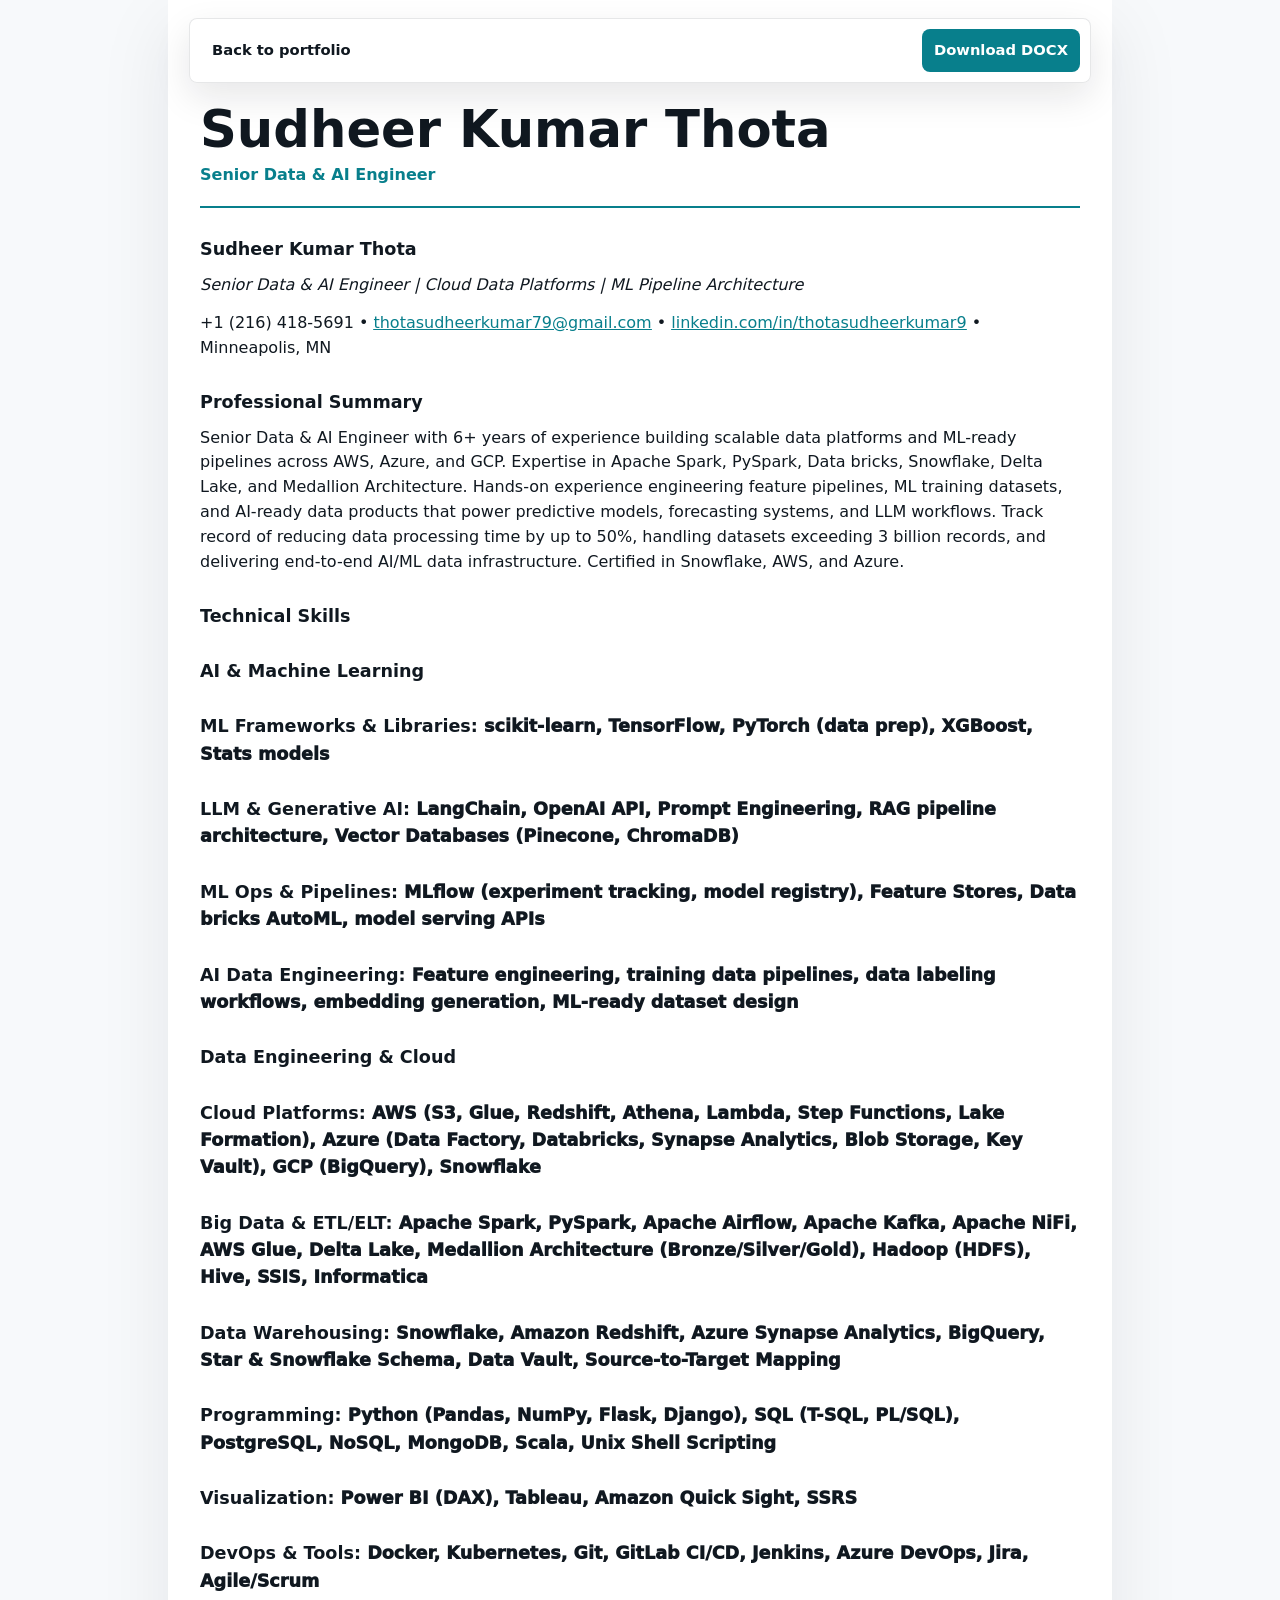
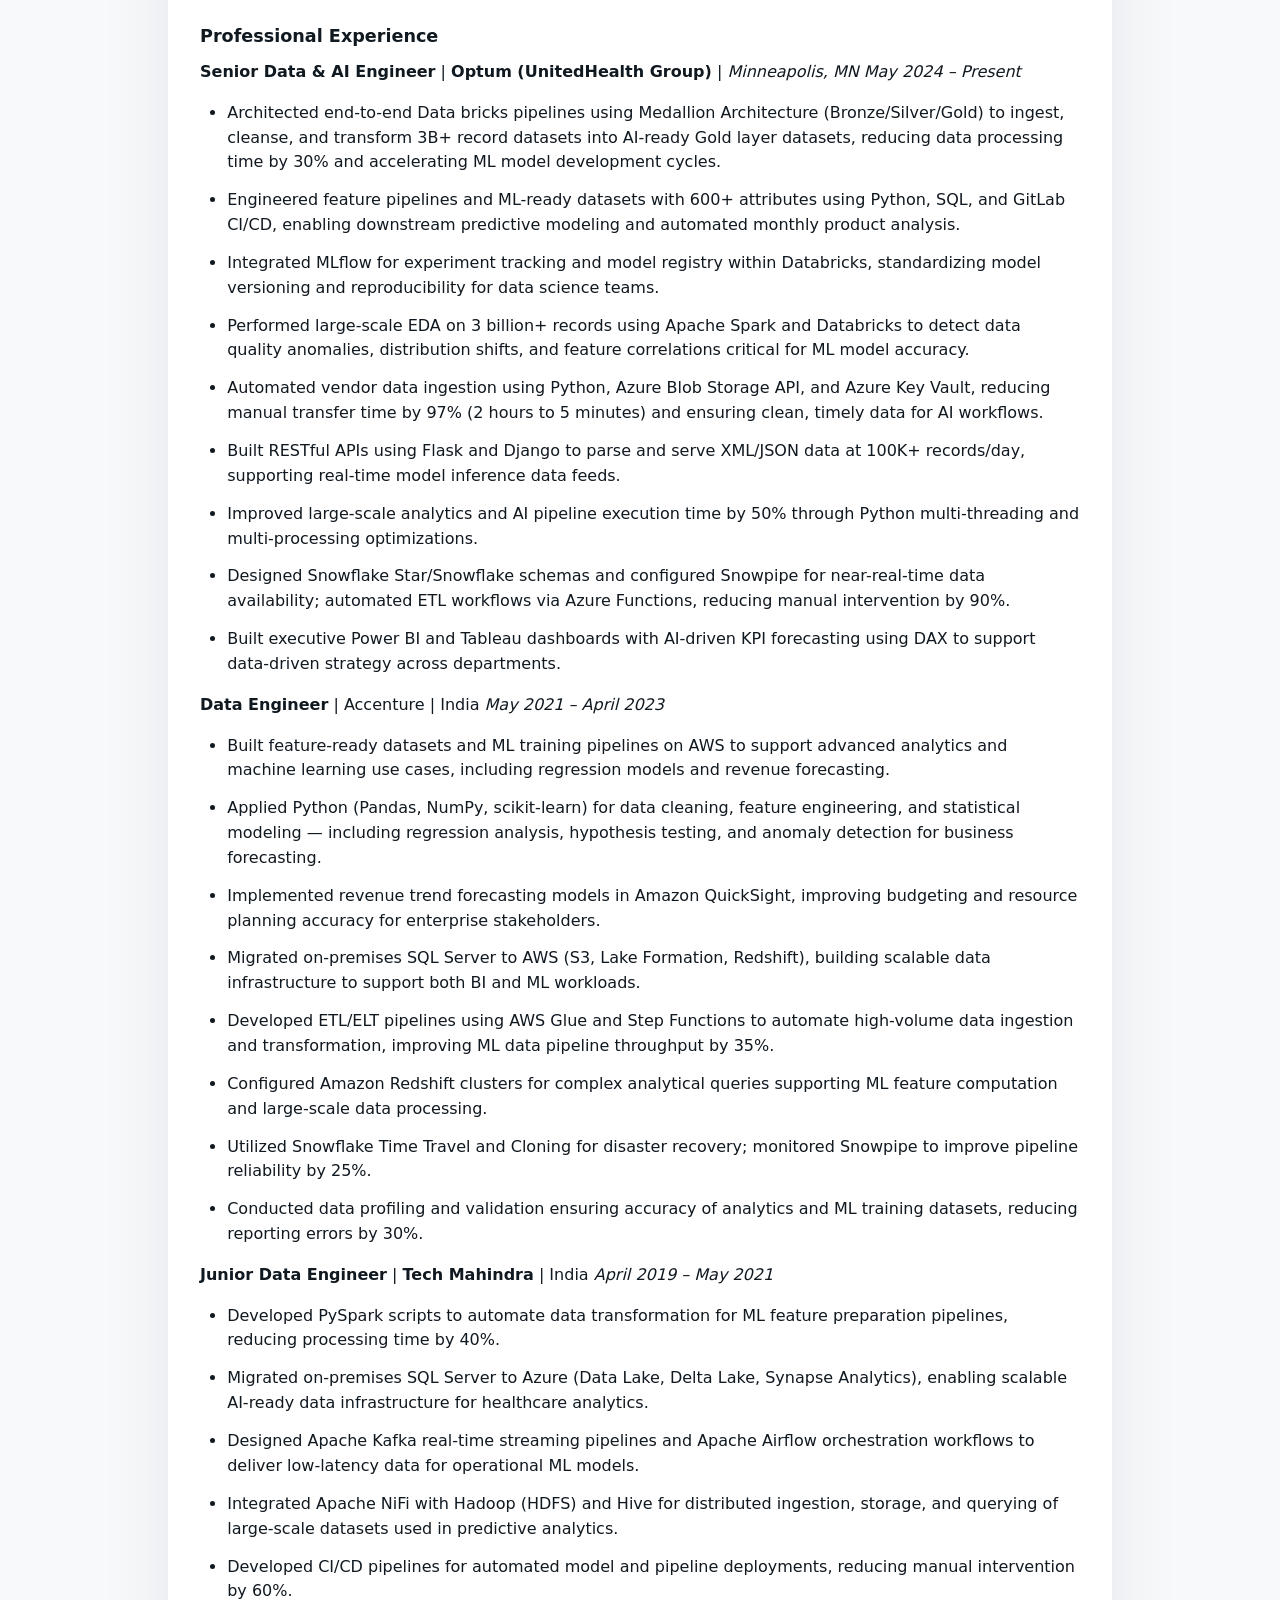
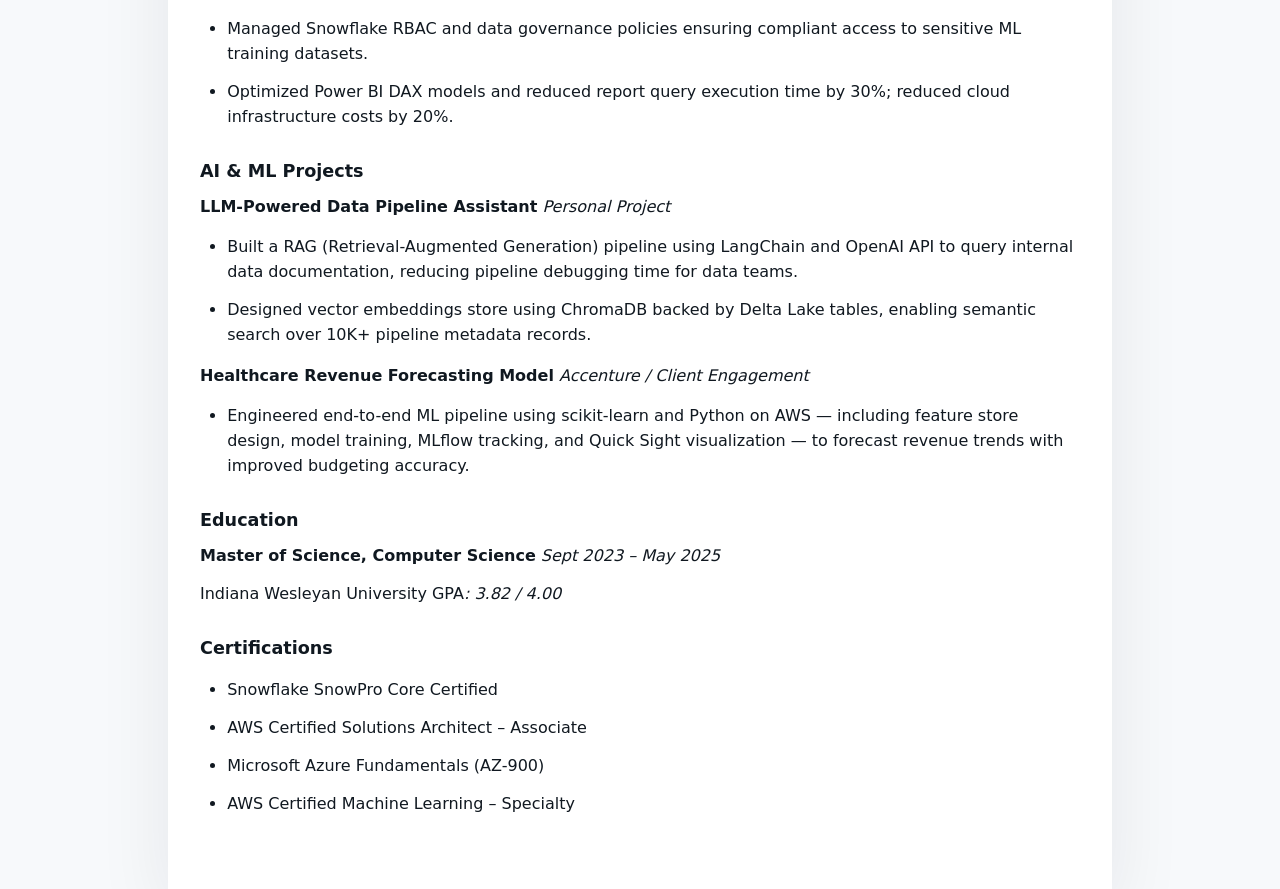
==== resume.html @ bcf3dcdc "Add browser resume view" ====
<!DOCTYPE html>
<html xmlns="http://www.w3.org/1999/xhtml" lang="" xml:lang="">
<head>
  <meta charset="utf-8" />
  <meta name="generator" content="pandoc" />
  <meta name="viewport" content="width=device-width, initial-scale=1.0, user-scalable=yes" />
  <title>Sudheer Kumar Thota Resume</title>
  <style>
    /* Default styles provided by pandoc.
    ** See https://pandoc.org/MANUAL.html#variables-for-html for config info.
    */
    html {
      color: #1a1a1a;
      background-color: #fdfdfd;
    }
    body {
      margin: 0 auto;
      max-width: 36em;
      padding-left: 50px;
      padding-right: 50px;
      padding-top: 50px;
      padding-bottom: 50px;
      hyphens: auto;
      overflow-wrap: break-word;
      text-rendering: optimizeLegibility;
      font-kerning: normal;
    }
    @media (max-width: 600px) {
      body {
        font-size: 0.9em;
        padding: 12px;
      }
      h1 {
        font-size: 1.8em;
      }
    }
    @media print {
      html {
        background-color: white;
      }
      body {
        background-color: transparent;
        color: black;
        font-size: 12pt;
      }
      p, h2, h3 {
        orphans: 3;
        widows: 3;
      }
      h2, h3, h4 {
        page-break-after: avoid;
      }
    }
    p {
      margin: 1em 0;
    }
    a {
      color: #1a1a1a;
    }
    a:visited {
      color: #1a1a1a;
    }
    img {
      max-width: 100%;
    }
    svg {
      height: auto;
      max-width: 100%;
    }
    h1, h2, h3, h4, h5, h6 {
      margin-top: 1.4em;
    }
    h5, h6 {
      font-size: 1em;
      font-style: italic;
    }
    h6 {
      font-weight: normal;
    }
    ol, ul {
      padding-left: 1.7em;
      margin-top: 1em;
    }
    li > ol, li > ul {
      margin-top: 0;
    }
    blockquote {
      margin: 1em 0 1em 1.7em;
      padding-left: 1em;
      border-left: 2px solid #e6e6e6;
      color: #606060;
    }
    code {
      font-family: Menlo, Monaco, Consolas, 'Lucida Console', monospace;
      font-size: 85%;
      margin: 0;
      hyphens: manual;
    }
    pre {
      margin: 1em 0;
      overflow: auto;
    }
    pre code {
      padding: 0;
      overflow: visible;
      overflow-wrap: normal;
    }
    .sourceCode {
     background-color: transparent;
     overflow: visible;
    }
    hr {
      border: none;
      border-top: 1px solid #1a1a1a;
      height: 1px;
      margin: 1em 0;
    }
    table {
      margin: 1em 0;
      border-collapse: collapse;
      width: 100%;
      overflow-x: auto;
      display: block;
      font-variant-numeric: lining-nums tabular-nums;
    }
    table caption {
      margin-bottom: 0.75em;
    }
    tbody {
      margin-top: 0.5em;
      border-top: 1px solid #1a1a1a;
      border-bottom: 1px solid #1a1a1a;
    }
    th {
      border-top: 1px solid #1a1a1a;
      padding: 0.25em 0.5em 0.25em 0.5em;
    }
    td {
      padding: 0.125em 0.5em 0.25em 0.5em;
    }
    header {
      margin-bottom: 4em;
      text-align: center;
    }
    #TOC li {
      list-style: none;
    }
    #TOC ul {
      padding-left: 1.3em;
    }
    #TOC > ul {
      padding-left: 0;
    }
    #TOC a:not(:hover) {
      text-decoration: none;
    }
    code{white-space: pre-wrap;}
    span.smallcaps{font-variant: small-caps;}
    div.columns{display: flex; gap: min(4vw, 1.5em);}
    div.column{flex: auto; overflow-x: auto;}
    div.hanging-indent{margin-left: 1.5em; text-indent: -1.5em;}
    /* The extra [class] is a hack that increases specificity enough to
       override a similar rule in reveal.js */
    ul.task-list[class]{list-style: none;}
    ul.task-list li input[type="checkbox"] {
      font-size: inherit;
      width: 0.8em;
      margin: 0 0.8em 0.2em -1.6em;
      vertical-align: middle;
    }
    .display.math{display: block; text-align: center; margin: 0.5rem auto;}
  </style>
  <link rel="stylesheet" href="resume.css" />
</head>
<body>
<nav class="resume-topbar" aria-label="Resume actions">
<a href="index.html">Back to portfolio</a>
<a href="assets/sudheer-kumar-thota-resume.docx" download="Sudheer-Kumar-Thota-Data-AI-Engineer-Resume.docx">Download DOCX</a>
</nav>
<header id="title-block-header">
<h1 class="title">Sudheer Kumar Thota</h1>
<p class="subtitle">Senior Data &amp; AI Engineer</p>
</header>
<p><strong>Sudheer Kumar Thota</strong></p>
<p><em>Senior Data &amp; AI Engineer | Cloud Data Platforms | ML
Pipeline Architecture</em></p>
<p>+1 (216) 418-5691 • <a
href="mailto:thotasudheerkumar79@gmail.com"><u>thotasudheerkumar79@gmail.com</u></a>
• <a
href="https://www.linkedin.com/in/thotasudheerkumar9"><u>linkedin.com/in/thotasudheerkumar9</u></a>
• Minneapolis, MN</p>
<p><strong>Professional Summary</strong></p>
<p>Senior Data &amp; AI Engineer with 6+ years of experience building
scalable data platforms and ML-ready pipelines across AWS, Azure, and
GCP. Expertise in Apache Spark, PySpark, Data bricks, Snowflake, Delta
Lake, and Medallion Architecture. Hands-on experience engineering
feature pipelines, ML training datasets, and AI-ready data products that
power predictive models, forecasting systems, and LLM workflows. Track
record of reducing data processing time by up to 50%, handling datasets
exceeding 3 billion records, and delivering end-to-end AI/ML data
infrastructure. Certified in Snowflake, AWS, and Azure.</p>
<p><strong>Technical Skills</strong></p>
<p><strong>AI &amp; Machine Learning</strong></p>
<p><strong>ML Frameworks &amp; Libraries:</strong> scikit-learn,
TensorFlow, PyTorch (data prep), XGBoost, Stats models</p>
<p><strong>LLM &amp; Generative AI:</strong> LangChain, OpenAI API,
Prompt Engineering, RAG pipeline architecture, Vector Databases
(Pinecone, ChromaDB)</p>
<p><strong>ML Ops &amp; Pipelines:</strong> MLflow (experiment tracking,
model registry), Feature Stores, Data bricks AutoML, model serving
APIs</p>
<p><strong>AI Data Engineering:</strong> Feature engineering, training
data pipelines, data labeling workflows, embedding generation, ML-ready
dataset design</p>
<p><strong>Data Engineering &amp; Cloud</strong></p>
<p><strong>Cloud Platforms:</strong> AWS (S3, Glue, Redshift, Athena,
Lambda, Step Functions, Lake Formation), Azure (Data Factory,
Databricks, Synapse Analytics, Blob Storage, Key Vault), GCP (BigQuery),
Snowflake</p>
<p><strong>Big Data &amp; ETL/ELT:</strong> Apache Spark, PySpark,
Apache Airflow, Apache Kafka, Apache NiFi, AWS Glue, Delta Lake,
Medallion Architecture (Bronze/Silver/Gold), Hadoop (HDFS), Hive, SSIS,
Informatica</p>
<p><strong>Data Warehousing:</strong> Snowflake, Amazon Redshift, Azure
Synapse Analytics, BigQuery, Star &amp; Snowflake Schema, Data Vault,
Source-to-Target Mapping</p>
<p><strong>Programming:</strong> Python (Pandas, NumPy, Flask, Django),
SQL (T-SQL, PL/SQL), PostgreSQL, NoSQL, MongoDB, Scala, Unix Shell
Scripting</p>
<p><strong>Visualization:</strong> Power BI (DAX), Tableau, Amazon Quick
Sight, SSRS</p>
<p><strong>DevOps &amp; Tools:</strong> Docker, Kubernetes, Git, GitLab
CI/CD, Jenkins, Azure DevOps, Jira, Agile/Scrum</p>
<p><strong>Professional Experience</strong></p>
<p><strong>Senior Data &amp; AI Engineer</strong> | <strong>Optum
(UnitedHealth Group)</strong> | <em>Minneapolis, MN May 2024 –
Present</em></p>
<ul>
<li><p>Architected end-to-end Data bricks pipelines using Medallion
Architecture (Bronze/Silver/Gold) to ingest, cleanse, and transform 3B+
record datasets into AI-ready Gold layer datasets, reducing data
processing time by 30% and accelerating ML model development
cycles.</p></li>
<li><p>Engineered feature pipelines and ML-ready datasets with 600+
attributes using Python, SQL, and GitLab CI/CD, enabling downstream
predictive modeling and automated monthly product analysis.</p></li>
<li><p>Integrated MLflow for experiment tracking and model registry
within Databricks, standardizing model versioning and reproducibility
for data science teams.</p></li>
<li><p>Performed large-scale EDA on 3 billion+ records using Apache
Spark and Databricks to detect data quality anomalies, distribution
shifts, and feature correlations critical for ML model
accuracy.</p></li>
<li><p>Automated vendor data ingestion using Python, Azure Blob Storage
API, and Azure Key Vault, reducing manual transfer time by 97% (2 hours
to 5 minutes) and ensuring clean, timely data for AI workflows.</p></li>
<li><p>Built RESTful APIs using Flask and Django to parse and serve
XML/JSON data at 100K+ records/day, supporting real-time model inference
data feeds.</p></li>
<li><p>Improved large-scale analytics and AI pipeline execution time by
50% through Python multi-threading and multi-processing
optimizations.</p></li>
<li><p>Designed Snowflake Star/Snowflake schemas and configured Snowpipe
for near-real-time data availability; automated ETL workflows via Azure
Functions, reducing manual intervention by 90%.</p></li>
<li><p>Built executive Power BI and Tableau dashboards with AI-driven
KPI forecasting using DAX to support data-driven strategy across
departments.</p></li>
</ul>
<p><strong>Data Engineer</strong> | Accenture | India <em>May 2021 –
April 2023</em></p>
<ul>
<li><p>Built feature-ready datasets and ML training pipelines on AWS to
support advanced analytics and machine learning use cases, including
regression models and revenue forecasting.</p></li>
<li><p>Applied Python (Pandas, NumPy, scikit-learn) for data cleaning,
feature engineering, and statistical modeling — including regression
analysis, hypothesis testing, and anomaly detection for business
forecasting.</p></li>
<li><p>Implemented revenue trend forecasting models in Amazon
QuickSight, improving budgeting and resource planning accuracy for
enterprise stakeholders.</p></li>
<li><p>Migrated on-premises SQL Server to AWS (S3, Lake Formation,
Redshift), building scalable data infrastructure to support both BI and
ML workloads.</p></li>
<li><p>Developed ETL/ELT pipelines using AWS Glue and Step Functions to
automate high-volume data ingestion and transformation, improving ML
data pipeline throughput by 35%.</p></li>
<li><p>Configured Amazon Redshift clusters for complex analytical
queries supporting ML feature computation and large-scale data
processing.</p></li>
<li><p>Utilized Snowflake Time Travel and Cloning for disaster recovery;
monitored Snowpipe to improve pipeline reliability by 25%.</p></li>
<li><p>Conducted data profiling and validation ensuring accuracy of
analytics and ML training datasets, reducing reporting errors by
30%.</p></li>
</ul>
<p><strong>Junior Data Engineer</strong> | <strong>Tech
Mahindra</strong> | India <em>April 2019 – May 2021</em></p>
<ul>
<li><p>Developed PySpark scripts to automate data transformation for ML
feature preparation pipelines, reducing processing time by 40%.</p></li>
<li><p>Migrated on-premises SQL Server to Azure (Data Lake, Delta Lake,
Synapse Analytics), enabling scalable AI-ready data infrastructure for
healthcare analytics.</p></li>
<li><p>Designed Apache Kafka real-time streaming pipelines and Apache
Airflow orchestration workflows to deliver low-latency data for
operational ML models.</p></li>
<li><p>Integrated Apache NiFi with Hadoop (HDFS) and Hive for
distributed ingestion, storage, and querying of large-scale datasets
used in predictive analytics.</p></li>
<li><p>Developed CI/CD pipelines for automated model and pipeline
deployments, reducing manual intervention by 60%.</p></li>
<li><p>Managed Snowflake RBAC and data governance policies ensuring
compliant access to sensitive ML training datasets.</p></li>
<li><p>Optimized Power BI DAX models and reduced report query execution
time by 30%; reduced cloud infrastructure costs by 20%.</p></li>
</ul>
<p><strong>AI &amp; ML Projects</strong></p>
<p><strong>LLM-Powered Data Pipeline Assistant</strong> <em>Personal
Project</em></p>
<ul>
<li><p>Built a RAG (Retrieval-Augmented Generation) pipeline using
LangChain and OpenAI API to query internal data documentation, reducing
pipeline debugging time for data teams.</p></li>
<li><p>Designed vector embeddings store using ChromaDB backed by Delta
Lake tables, enabling semantic search over 10K+ pipeline metadata
records.</p></li>
</ul>
<p><strong>Healthcare Revenue Forecasting Model</strong> <em>Accenture /
Client Engagement</em></p>
<ul>
<li><p>Engineered end-to-end ML pipeline using scikit-learn and Python
on AWS — including feature store design, model training, MLflow
tracking, and Quick Sight visualization — to forecast revenue trends
with improved budgeting accuracy.</p></li>
</ul>
<p><strong>Education</strong></p>
<p><strong>Master of Science, Computer Science</strong> <em>Sept 2023 –
May 2025</em></p>
<p>Indiana Wesleyan University GPA<em>: 3.82 / 4.00</em></p>
<p><strong>Certifications</strong></p>
<ul>
<li><p>Snowflake SnowPro Core Certified</p></li>
<li><p>AWS Certified Solutions Architect – Associate</p></li>
<li><p>Microsoft Azure Fundamentals (AZ-900)</p></li>
<li><p>AWS Certified Machine Learning – Specialty</p></li>
</ul>
</body>
</html>
---- resume.css ----
:root {
  --ink: #101820;
  --muted: #5d6a75;
  --line: #dce4ea;
  --paper: #f7f9fb;
  --surface: #ffffff;
  --teal: #087f8c;
}

html {
  background: var(--paper);
  color: var(--ink);
}

body {
  max-width: 880px;
  margin: 0 auto;
  padding: 104px 32px 56px;
  color: var(--ink);
  background: var(--surface);
  font-family:
    Inter, ui-sans-serif, system-ui, -apple-system, BlinkMacSystemFont, "Segoe UI",
    sans-serif;
  line-height: 1.55;
  box-shadow: 0 24px 70px rgba(16, 24, 32, 0.08);
}

.resume-topbar {
  position: fixed;
  top: 18px;
  left: 50%;
  z-index: 10;
  display: flex;
  width: min(880px, calc(100% - 32px));
  justify-content: space-between;
  gap: 12px;
  transform: translateX(-50%);
  border: 1px solid rgba(16, 24, 32, 0.1);
  border-radius: 8px;
  background: rgba(255, 255, 255, 0.92);
  padding: 10px;
  backdrop-filter: blur(16px);
  box-shadow: 0 14px 36px rgba(16, 24, 32, 0.1);
}

.resume-topbar a {
  border-radius: 8px;
  padding: 10px 12px;
  color: var(--ink);
  font-size: 0.92rem;
  font-weight: 850;
  text-decoration: none;
}

.resume-topbar a:last-child {
  background: var(--teal);
  color: #ffffff;
}

header#title-block-header {
  margin: 0 0 24px;
  border-bottom: 2px solid var(--teal);
  padding-bottom: 18px;
  text-align: left;
}

h1.title {
  margin: 0;
  color: var(--ink);
  font-size: clamp(2.2rem, 6vw, 3.2rem);
  line-height: 1;
}

.subtitle {
  margin: 8px 0 0;
  color: var(--teal);
  font-weight: 900;
}

p {
  margin: 0 0 0.82em;
}

p:has(> strong:only-child) {
  margin-top: 1.6em;
  margin-bottom: 0.55em;
  color: var(--ink);
  font-size: 1.1rem;
  font-weight: 950;
}

a {
  color: var(--teal);
}

strong {
  color: var(--ink);
}

@media (max-width: 640px) {
  body {
    padding: 96px 18px 36px;
    box-shadow: none;
  }

  .resume-topbar {
    top: 10px;
    width: calc(100% - 20px);
  }

  .resume-topbar a {
    display: grid;
    min-height: 42px;
    place-items: center;
    padding: 8px 10px;
    text-align: center;
  }
}

@media print {
  body {
    max-width: none;
    padding: 0;
    box-shadow: none;
  }

  .resume-topbar {
    display: none;
  }
}
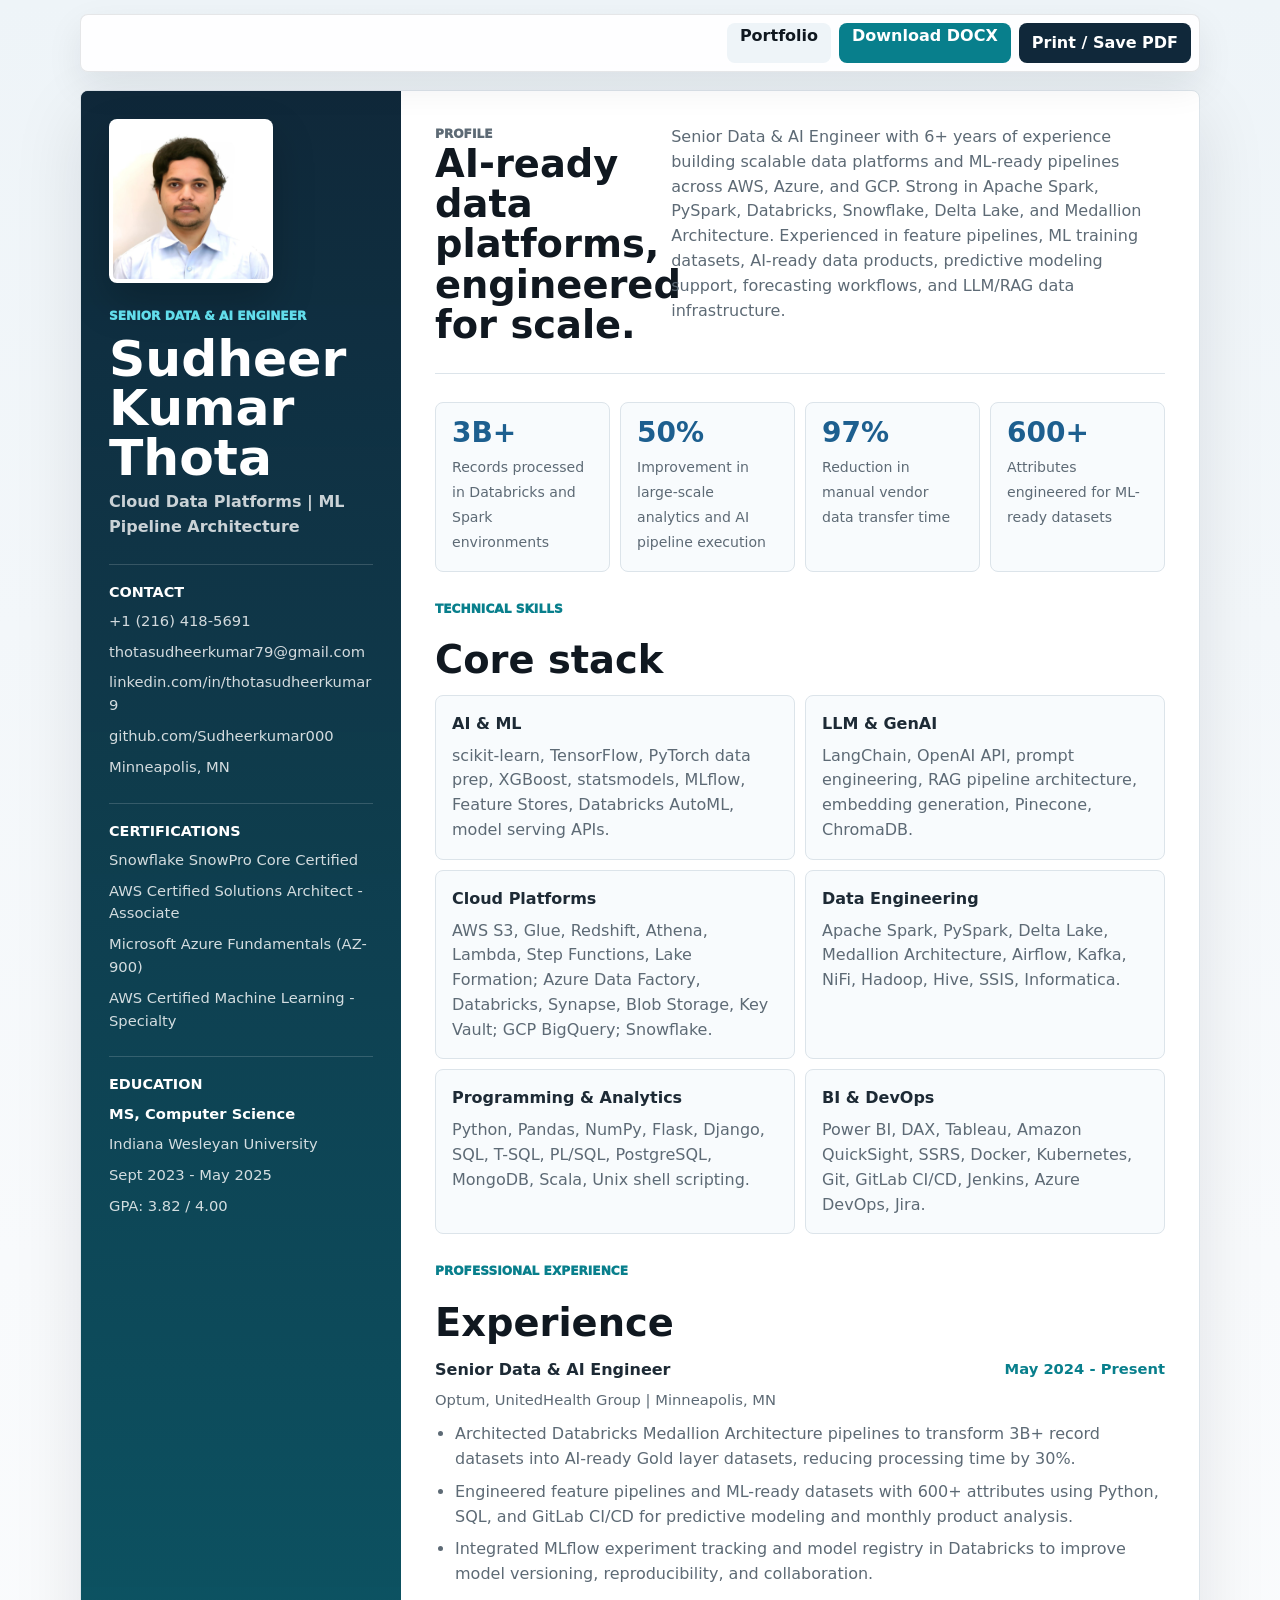
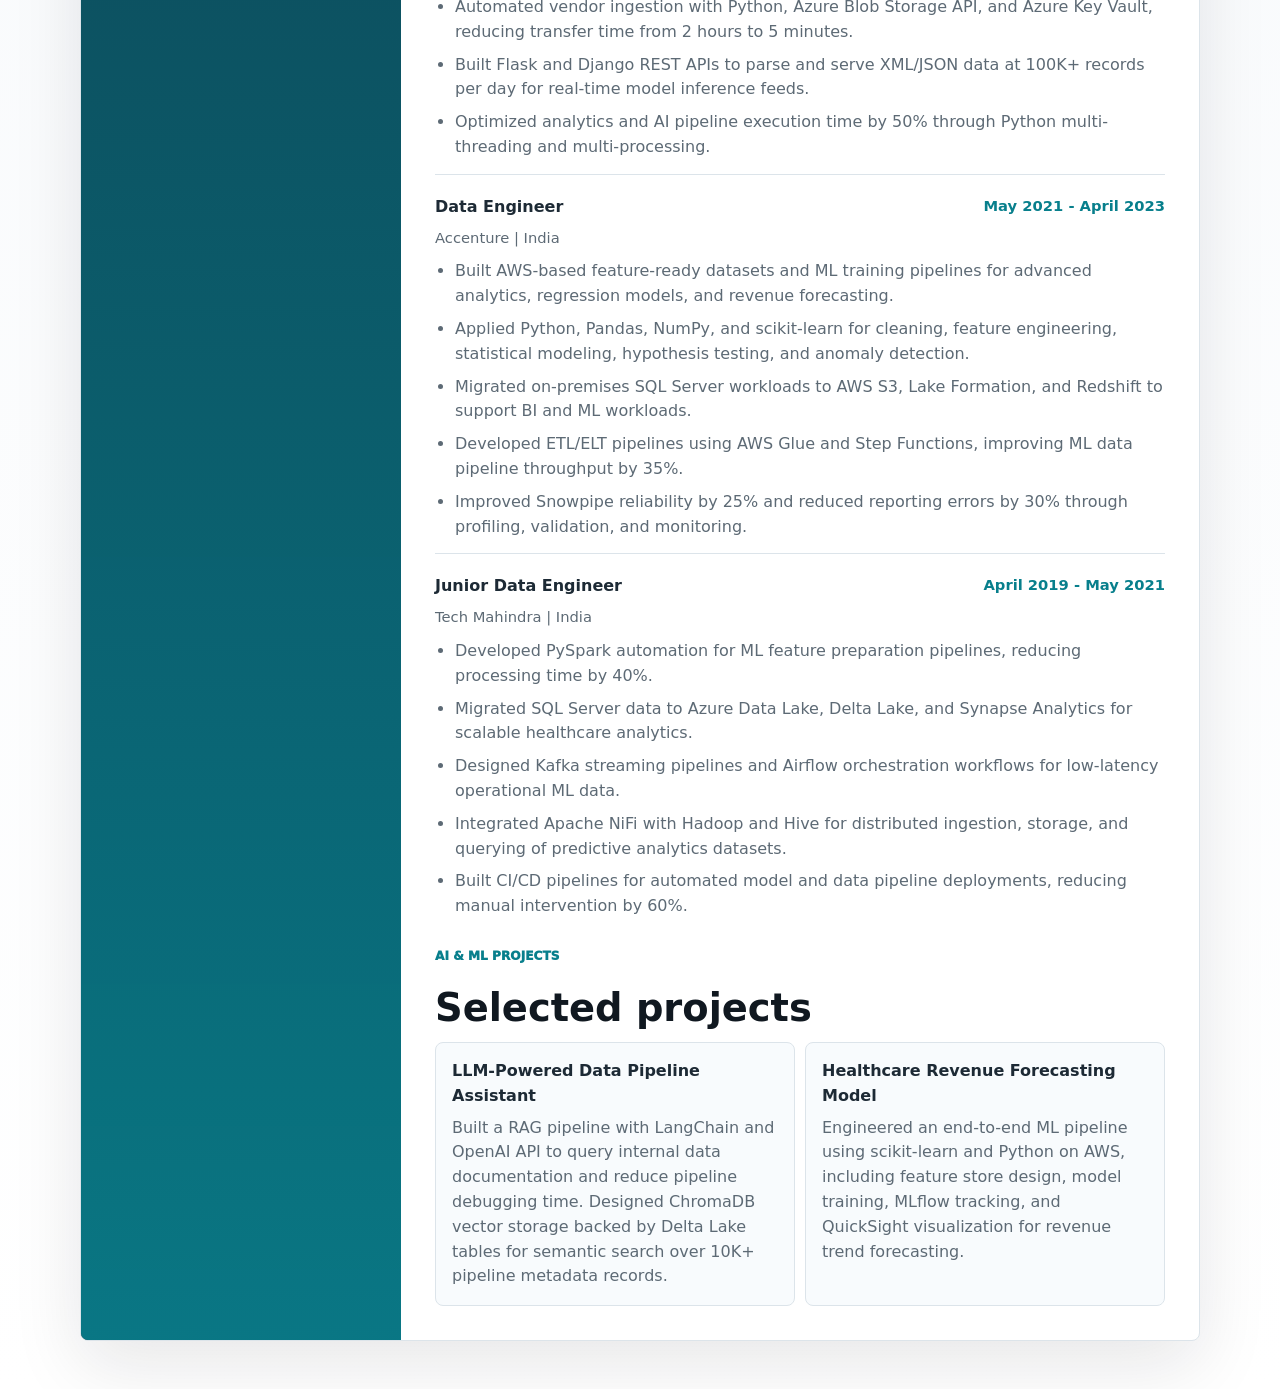
==== commit 4035813d: "Redesign web resume page" ====
--- a/resume.html
+++ b/resume.html
@@ -1,350 +1,194 @@
-<!DOCTYPE html>
-<html xmlns="http://www.w3.org/1999/xhtml" lang="" xml:lang="">
-<head>
-  <meta charset="utf-8" />
-  <meta name="generator" content="pandoc" />
-  <meta name="viewport" content="width=device-width, initial-scale=1.0, user-scalable=yes" />
-  <title>Sudheer Kumar Thota Resume</title>
-  <style>
-    /* Default styles provided by pandoc.
-    ** See https://pandoc.org/MANUAL.html#variables-for-html for config info.
-    */
-    html {
-      color: #1a1a1a;
-      background-color: #fdfdfd;
-    }
-    body {
-      margin: 0 auto;
-      max-width: 36em;
-      padding-left: 50px;
-      padding-right: 50px;
-      padding-top: 50px;
-      padding-bottom: 50px;
-      hyphens: auto;
-      overflow-wrap: break-word;
-      text-rendering: optimizeLegibility;
-      font-kerning: normal;
-    }
-    @media (max-width: 600px) {
-      body {
-        font-size: 0.9em;
-        padding: 12px;
-      }
-      h1 {
-        font-size: 1.8em;
-      }
-    }
-    @media print {
-      html {
-        background-color: white;
-      }
-      body {
-        background-color: transparent;
-        color: black;
-        font-size: 12pt;
-      }
-      p, h2, h3 {
-        orphans: 3;
-        widows: 3;
-      }
-      h2, h3, h4 {
-        page-break-after: avoid;
-      }
-    }
-    p {
-      margin: 1em 0;
-    }
-    a {
-      color: #1a1a1a;
-    }
-    a:visited {
-      color: #1a1a1a;
-    }
-    img {
-      max-width: 100%;
-    }
-    svg {
-      height: auto;
-      max-width: 100%;
-    }
-    h1, h2, h3, h4, h5, h6 {
-      margin-top: 1.4em;
-    }
-    h5, h6 {
-      font-size: 1em;
-      font-style: italic;
-    }
-    h6 {
-      font-weight: normal;
-    }
-    ol, ul {
-      padding-left: 1.7em;
-      margin-top: 1em;
-    }
-    li > ol, li > ul {
-      margin-top: 0;
-    }
-    blockquote {
-      margin: 1em 0 1em 1.7em;
-      padding-left: 1em;
-      border-left: 2px solid #e6e6e6;
-      color: #606060;
-    }
-    code {
-      font-family: Menlo, Monaco, Consolas, 'Lucida Console', monospace;
-      font-size: 85%;
-      margin: 0;
-      hyphens: manual;
-    }
-    pre {
-      margin: 1em 0;
-      overflow: auto;
-    }
-    pre code {
-      padding: 0;
-      overflow: visible;
-      overflow-wrap: normal;
-    }
-    .sourceCode {
-     background-color: transparent;
-     overflow: visible;
-    }
-    hr {
-      border: none;
-      border-top: 1px solid #1a1a1a;
-      height: 1px;
-      margin: 1em 0;
-    }
-    table {
-      margin: 1em 0;
-      border-collapse: collapse;
-      width: 100%;
-      overflow-x: auto;
-      display: block;
-      font-variant-numeric: lining-nums tabular-nums;
-    }
-    table caption {
-      margin-bottom: 0.75em;
-    }
-    tbody {
-      margin-top: 0.5em;
-      border-top: 1px solid #1a1a1a;
-      border-bottom: 1px solid #1a1a1a;
-    }
-    th {
-      border-top: 1px solid #1a1a1a;
-      padding: 0.25em 0.5em 0.25em 0.5em;
-    }
-    td {
-      padding: 0.125em 0.5em 0.25em 0.5em;
-    }
-    header {
-      margin-bottom: 4em;
-      text-align: center;
-    }
-    #TOC li {
-      list-style: none;
-    }
-    #TOC ul {
-      padding-left: 1.3em;
-    }
-    #TOC > ul {
-      padding-left: 0;
-    }
-    #TOC a:not(:hover) {
-      text-decoration: none;
-    }
-    code{white-space: pre-wrap;}
-    span.smallcaps{font-variant: small-caps;}
-    div.columns{display: flex; gap: min(4vw, 1.5em);}
-    div.column{flex: auto; overflow-x: auto;}
-    div.hanging-indent{margin-left: 1.5em; text-indent: -1.5em;}
-    /* The extra [class] is a hack that increases specificity enough to
-       override a similar rule in reveal.js */
-    ul.task-list[class]{list-style: none;}
-    ul.task-list li input[type="checkbox"] {
-      font-size: inherit;
-      width: 0.8em;
-      margin: 0 0.8em 0.2em -1.6em;
-      vertical-align: middle;
-    }
-    .display.math{display: block; text-align: center; margin: 0.5rem auto;}
-  </style>
-  <link rel="stylesheet" href="resume.css" />
-</head>
-<body>
-<nav class="resume-topbar" aria-label="Resume actions">
-<a href="index.html">Back to portfolio</a>
-<a href="assets/sudheer-kumar-thota-resume.docx" download="Sudheer-Kumar-Thota-Data-AI-Engineer-Resume.docx">Download DOCX</a>
-</nav>
-<header id="title-block-header">
-<h1 class="title">Sudheer Kumar Thota</h1>
-<p class="subtitle">Senior Data &amp; AI Engineer</p>
-</header>
-<p><strong>Sudheer Kumar Thota</strong></p>
-<p><em>Senior Data &amp; AI Engineer | Cloud Data Platforms | ML
-Pipeline Architecture</em></p>
-<p>+1 (216) 418-5691 • <a
-href="mailto:thotasudheerkumar79@gmail.com"><u>thotasudheerkumar79@gmail.com</u></a>
-• <a
-href="https://www.linkedin.com/in/thotasudheerkumar9"><u>linkedin.com/in/thotasudheerkumar9</u></a>
-• Minneapolis, MN</p>
-<p><strong>Professional Summary</strong></p>
-<p>Senior Data &amp; AI Engineer with 6+ years of experience building
-scalable data platforms and ML-ready pipelines across AWS, Azure, and
-GCP. Expertise in Apache Spark, PySpark, Data bricks, Snowflake, Delta
-Lake, and Medallion Architecture. Hands-on experience engineering
-feature pipelines, ML training datasets, and AI-ready data products that
-power predictive models, forecasting systems, and LLM workflows. Track
-record of reducing data processing time by up to 50%, handling datasets
-exceeding 3 billion records, and delivering end-to-end AI/ML data
-infrastructure. Certified in Snowflake, AWS, and Azure.</p>
-<p><strong>Technical Skills</strong></p>
-<p><strong>AI &amp; Machine Learning</strong></p>
-<p><strong>ML Frameworks &amp; Libraries:</strong> scikit-learn,
-TensorFlow, PyTorch (data prep), XGBoost, Stats models</p>
-<p><strong>LLM &amp; Generative AI:</strong> LangChain, OpenAI API,
-Prompt Engineering, RAG pipeline architecture, Vector Databases
-(Pinecone, ChromaDB)</p>
-<p><strong>ML Ops &amp; Pipelines:</strong> MLflow (experiment tracking,
-model registry), Feature Stores, Data bricks AutoML, model serving
-APIs</p>
-<p><strong>AI Data Engineering:</strong> Feature engineering, training
-data pipelines, data labeling workflows, embedding generation, ML-ready
-dataset design</p>
-<p><strong>Data Engineering &amp; Cloud</strong></p>
-<p><strong>Cloud Platforms:</strong> AWS (S3, Glue, Redshift, Athena,
-Lambda, Step Functions, Lake Formation), Azure (Data Factory,
-Databricks, Synapse Analytics, Blob Storage, Key Vault), GCP (BigQuery),
-Snowflake</p>
-<p><strong>Big Data &amp; ETL/ELT:</strong> Apache Spark, PySpark,
-Apache Airflow, Apache Kafka, Apache NiFi, AWS Glue, Delta Lake,
-Medallion Architecture (Bronze/Silver/Gold), Hadoop (HDFS), Hive, SSIS,
-Informatica</p>
-<p><strong>Data Warehousing:</strong> Snowflake, Amazon Redshift, Azure
-Synapse Analytics, BigQuery, Star &amp; Snowflake Schema, Data Vault,
-Source-to-Target Mapping</p>
-<p><strong>Programming:</strong> Python (Pandas, NumPy, Flask, Django),
-SQL (T-SQL, PL/SQL), PostgreSQL, NoSQL, MongoDB, Scala, Unix Shell
-Scripting</p>
-<p><strong>Visualization:</strong> Power BI (DAX), Tableau, Amazon Quick
-Sight, SSRS</p>
-<p><strong>DevOps &amp; Tools:</strong> Docker, Kubernetes, Git, GitLab
-CI/CD, Jenkins, Azure DevOps, Jira, Agile/Scrum</p>
-<p><strong>Professional Experience</strong></p>
-<p><strong>Senior Data &amp; AI Engineer</strong> | <strong>Optum
-(UnitedHealth Group)</strong> | <em>Minneapolis, MN May 2024 –
-Present</em></p>
-<ul>
-<li><p>Architected end-to-end Data bricks pipelines using Medallion
-Architecture (Bronze/Silver/Gold) to ingest, cleanse, and transform 3B+
-record datasets into AI-ready Gold layer datasets, reducing data
-processing time by 30% and accelerating ML model development
-cycles.</p></li>
-<li><p>Engineered feature pipelines and ML-ready datasets with 600+
-attributes using Python, SQL, and GitLab CI/CD, enabling downstream
-predictive modeling and automated monthly product analysis.</p></li>
-<li><p>Integrated MLflow for experiment tracking and model registry
-within Databricks, standardizing model versioning and reproducibility
-for data science teams.</p></li>
-<li><p>Performed large-scale EDA on 3 billion+ records using Apache
-Spark and Databricks to detect data quality anomalies, distribution
-shifts, and feature correlations critical for ML model
-accuracy.</p></li>
-<li><p>Automated vendor data ingestion using Python, Azure Blob Storage
-API, and Azure Key Vault, reducing manual transfer time by 97% (2 hours
-to 5 minutes) and ensuring clean, timely data for AI workflows.</p></li>
-<li><p>Built RESTful APIs using Flask and Django to parse and serve
-XML/JSON data at 100K+ records/day, supporting real-time model inference
-data feeds.</p></li>
-<li><p>Improved large-scale analytics and AI pipeline execution time by
-50% through Python multi-threading and multi-processing
-optimizations.</p></li>
-<li><p>Designed Snowflake Star/Snowflake schemas and configured Snowpipe
-for near-real-time data availability; automated ETL workflows via Azure
-Functions, reducing manual intervention by 90%.</p></li>
-<li><p>Built executive Power BI and Tableau dashboards with AI-driven
-KPI forecasting using DAX to support data-driven strategy across
-departments.</p></li>
-</ul>
-<p><strong>Data Engineer</strong> | Accenture | India <em>May 2021 –
-April 2023</em></p>
-<ul>
-<li><p>Built feature-ready datasets and ML training pipelines on AWS to
-support advanced analytics and machine learning use cases, including
-regression models and revenue forecasting.</p></li>
-<li><p>Applied Python (Pandas, NumPy, scikit-learn) for data cleaning,
-feature engineering, and statistical modeling — including regression
-analysis, hypothesis testing, and anomaly detection for business
-forecasting.</p></li>
-<li><p>Implemented revenue trend forecasting models in Amazon
-QuickSight, improving budgeting and resource planning accuracy for
-enterprise stakeholders.</p></li>
-<li><p>Migrated on-premises SQL Server to AWS (S3, Lake Formation,
-Redshift), building scalable data infrastructure to support both BI and
-ML workloads.</p></li>
-<li><p>Developed ETL/ELT pipelines using AWS Glue and Step Functions to
-automate high-volume data ingestion and transformation, improving ML
-data pipeline throughput by 35%.</p></li>
-<li><p>Configured Amazon Redshift clusters for complex analytical
-queries supporting ML feature computation and large-scale data
-processing.</p></li>
-<li><p>Utilized Snowflake Time Travel and Cloning for disaster recovery;
-monitored Snowpipe to improve pipeline reliability by 25%.</p></li>
-<li><p>Conducted data profiling and validation ensuring accuracy of
-analytics and ML training datasets, reducing reporting errors by
-30%.</p></li>
-</ul>
-<p><strong>Junior Data Engineer</strong> | <strong>Tech
-Mahindra</strong> | India <em>April 2019 – May 2021</em></p>
-<ul>
-<li><p>Developed PySpark scripts to automate data transformation for ML
-feature preparation pipelines, reducing processing time by 40%.</p></li>
-<li><p>Migrated on-premises SQL Server to Azure (Data Lake, Delta Lake,
-Synapse Analytics), enabling scalable AI-ready data infrastructure for
-healthcare analytics.</p></li>
-<li><p>Designed Apache Kafka real-time streaming pipelines and Apache
-Airflow orchestration workflows to deliver low-latency data for
-operational ML models.</p></li>
-<li><p>Integrated Apache NiFi with Hadoop (HDFS) and Hive for
-distributed ingestion, storage, and querying of large-scale datasets
-used in predictive analytics.</p></li>
-<li><p>Developed CI/CD pipelines for automated model and pipeline
-deployments, reducing manual intervention by 60%.</p></li>
-<li><p>Managed Snowflake RBAC and data governance policies ensuring
-compliant access to sensitive ML training datasets.</p></li>
-<li><p>Optimized Power BI DAX models and reduced report query execution
-time by 30%; reduced cloud infrastructure costs by 20%.</p></li>
-</ul>
-<p><strong>AI &amp; ML Projects</strong></p>
-<p><strong>LLM-Powered Data Pipeline Assistant</strong> <em>Personal
-Project</em></p>
-<ul>
-<li><p>Built a RAG (Retrieval-Augmented Generation) pipeline using
-LangChain and OpenAI API to query internal data documentation, reducing
-pipeline debugging time for data teams.</p></li>
-<li><p>Designed vector embeddings store using ChromaDB backed by Delta
-Lake tables, enabling semantic search over 10K+ pipeline metadata
-records.</p></li>
-</ul>
-<p><strong>Healthcare Revenue Forecasting Model</strong> <em>Accenture /
-Client Engagement</em></p>
-<ul>
-<li><p>Engineered end-to-end ML pipeline using scikit-learn and Python
-on AWS — including feature store design, model training, MLflow
-tracking, and Quick Sight visualization — to forecast revenue trends
-with improved budgeting accuracy.</p></li>
-</ul>
-<p><strong>Education</strong></p>
-<p><strong>Master of Science, Computer Science</strong> <em>Sept 2023 –
-May 2025</em></p>
-<p>Indiana Wesleyan University GPA<em>: 3.82 / 4.00</em></p>
-<p><strong>Certifications</strong></p>
-<ul>
-<li><p>Snowflake SnowPro Core Certified</p></li>
-<li><p>AWS Certified Solutions Architect – Associate</p></li>
-<li><p>Microsoft Azure Fundamentals (AZ-900)</p></li>
-<li><p>AWS Certified Machine Learning – Specialty</p></li>
-</ul>
-</body>
+<!doctype html>
+<html lang="en">
+  <head>
+    <meta charset="UTF-8" />
+    <meta name="viewport" content="width=device-width, initial-scale=1.0" />
+    <meta
+      name="description"
+      content="Resume for Sudheer Kumar Thota, Senior Data and AI Engineer specializing in cloud data platforms, ML pipelines, Databricks, Snowflake, Spark, AWS, Azure, and LLM workflows."
+    />
+    <title>Sudheer Kumar Thota | Resume</title>
+    <link rel="stylesheet" href="resume.css" />
+  </head>
+  <body>
+    <nav class="resume-actions" aria-label="Resume actions">
+      <a href="index.html">Portfolio</a>
+      <a href="assets/sudheer-kumar-thota-resume.docx" download="Sudheer-Kumar-Thota-Data-AI-Engineer-Resume.docx">Download DOCX</a>
+      <button type="button" onclick="window.print()">Print / Save PDF</button>
+    </nav>
+
+    <main class="resume-shell">
+      <aside class="resume-sidebar" aria-label="Resume profile">
+        <img class="resume-photo" src="assets/sudheer-profile.jpg" alt="Portrait of Sudheer Kumar Thota" />
+        <div>
+          <p class="eyebrow">Senior Data &amp; AI Engineer</p>
+          <h1>Sudheer Kumar Thota</h1>
+          <p class="role-line">Cloud Data Platforms | ML Pipeline Architecture</p>
+        </div>
+
+        <section class="side-section" aria-labelledby="contact-title">
+          <h2 id="contact-title">Contact</h2>
+          <a href="tel:+12164185691">+1 (216) 418-5691</a>
+          <a href="mailto:thotasudheerkumar79@gmail.com">thotasudheerkumar79@gmail.com</a>
+          <a href="https://linkedin.com/in/thotasudheerkumar9">linkedin.com/in/thotasudheerkumar9</a>
+          <a href="https://github.com/Sudheerkumar000">github.com/Sudheerkumar000</a>
+          <span>Minneapolis, MN</span>
+        </section>
+
+        <section class="side-section" aria-labelledby="certifications-title">
+          <h2 id="certifications-title">Certifications</h2>
+          <span>Snowflake SnowPro Core Certified</span>
+          <span>AWS Certified Solutions Architect - Associate</span>
+          <span>Microsoft Azure Fundamentals (AZ-900)</span>
+          <span>AWS Certified Machine Learning - Specialty</span>
+        </section>
+
+        <section class="side-section" aria-labelledby="education-title">
+          <h2 id="education-title">Education</h2>
+          <strong>MS, Computer Science</strong>
+          <span>Indiana Wesleyan University</span>
+          <span>Sept 2023 - May 2025</span>
+          <span>GPA: 3.82 / 4.00</span>
+        </section>
+      </aside>
+
+      <article class="resume-main">
+        <section class="resume-section summary-section" aria-labelledby="summary-title">
+          <div>
+            <p class="section-label">Profile</p>
+            <h2 id="summary-title">AI-ready data platforms, engineered for scale.</h2>
+          </div>
+          <p>
+            Senior Data &amp; AI Engineer with 6+ years of experience building scalable data platforms and
+            ML-ready pipelines across AWS, Azure, and GCP. Strong in Apache Spark, PySpark, Databricks,
+            Snowflake, Delta Lake, and Medallion Architecture. Experienced in feature pipelines, ML training
+            datasets, AI-ready data products, predictive modeling support, forecasting workflows, and LLM/RAG
+            data infrastructure.
+          </p>
+        </section>
+
+        <section class="impact-grid" aria-label="Key impact metrics">
+          <div>
+            <strong>3B+</strong>
+            <span>Records processed in Databricks and Spark environments</span>
+          </div>
+          <div>
+            <strong>50%</strong>
+            <span>Improvement in large-scale analytics and AI pipeline execution</span>
+          </div>
+          <div>
+            <strong>97%</strong>
+            <span>Reduction in manual vendor data transfer time</span>
+          </div>
+          <div>
+            <strong>600+</strong>
+            <span>Attributes engineered for ML-ready datasets</span>
+          </div>
+        </section>
+
+        <section class="resume-section" aria-labelledby="skills-title">
+          <p class="section-label">Technical Skills</p>
+          <h2 id="skills-title">Core stack</h2>
+          <div class="skill-groups">
+            <div>
+              <h3>AI &amp; ML</h3>
+              <p>scikit-learn, TensorFlow, PyTorch data prep, XGBoost, statsmodels, MLflow, Feature Stores, Databricks AutoML, model serving APIs.</p>
+            </div>
+            <div>
+              <h3>LLM &amp; GenAI</h3>
+              <p>LangChain, OpenAI API, prompt engineering, RAG pipeline architecture, embedding generation, Pinecone, ChromaDB.</p>
+            </div>
+            <div>
+              <h3>Cloud Platforms</h3>
+              <p>AWS S3, Glue, Redshift, Athena, Lambda, Step Functions, Lake Formation; Azure Data Factory, Databricks, Synapse, Blob Storage, Key Vault; GCP BigQuery; Snowflake.</p>
+            </div>
+            <div>
+              <h3>Data Engineering</h3>
+              <p>Apache Spark, PySpark, Delta Lake, Medallion Architecture, Airflow, Kafka, NiFi, Hadoop, Hive, SSIS, Informatica.</p>
+            </div>
+            <div>
+              <h3>Programming &amp; Analytics</h3>
+              <p>Python, Pandas, NumPy, Flask, Django, SQL, T-SQL, PL/SQL, PostgreSQL, MongoDB, Scala, Unix shell scripting.</p>
+            </div>
+            <div>
+              <h3>BI &amp; DevOps</h3>
+              <p>Power BI, DAX, Tableau, Amazon QuickSight, SSRS, Docker, Kubernetes, Git, GitLab CI/CD, Jenkins, Azure DevOps, Jira.</p>
+            </div>
+          </div>
+        </section>
+
+        <section class="resume-section" aria-labelledby="experience-title">
+          <p class="section-label">Professional Experience</p>
+          <h2 id="experience-title">Experience</h2>
+
+          <article class="job">
+            <div class="job-head">
+              <div>
+                <h3>Senior Data &amp; AI Engineer</h3>
+                <p>Optum, UnitedHealth Group | Minneapolis, MN</p>
+              </div>
+              <span>May 2024 - Present</span>
+            </div>
+            <ul>
+              <li>Architected Databricks Medallion Architecture pipelines to transform 3B+ record datasets into AI-ready Gold layer datasets, reducing processing time by 30%.</li>
+              <li>Engineered feature pipelines and ML-ready datasets with 600+ attributes using Python, SQL, and GitLab CI/CD for predictive modeling and monthly product analysis.</li>
+              <li>Integrated MLflow experiment tracking and model registry in Databricks to improve model versioning, reproducibility, and collaboration.</li>
+              <li>Automated vendor ingestion with Python, Azure Blob Storage API, and Azure Key Vault, reducing transfer time from 2 hours to 5 minutes.</li>
+              <li>Built Flask and Django REST APIs to parse and serve XML/JSON data at 100K+ records per day for real-time model inference feeds.</li>
+              <li>Optimized analytics and AI pipeline execution time by 50% through Python multi-threading and multi-processing.</li>
+            </ul>
+          </article>
+
+          <article class="job">
+            <div class="job-head">
+              <div>
+                <h3>Data Engineer</h3>
+                <p>Accenture | India</p>
+              </div>
+              <span>May 2021 - April 2023</span>
+            </div>
+            <ul>
+              <li>Built AWS-based feature-ready datasets and ML training pipelines for advanced analytics, regression models, and revenue forecasting.</li>
+              <li>Applied Python, Pandas, NumPy, and scikit-learn for cleaning, feature engineering, statistical modeling, hypothesis testing, and anomaly detection.</li>
+              <li>Migrated on-premises SQL Server workloads to AWS S3, Lake Formation, and Redshift to support BI and ML workloads.</li>
+              <li>Developed ETL/ELT pipelines using AWS Glue and Step Functions, improving ML data pipeline throughput by 35%.</li>
+              <li>Improved Snowpipe reliability by 25% and reduced reporting errors by 30% through profiling, validation, and monitoring.</li>
+            </ul>
+          </article>
+
+          <article class="job">
+            <div class="job-head">
+              <div>
+                <h3>Junior Data Engineer</h3>
+                <p>Tech Mahindra | India</p>
+              </div>
+              <span>April 2019 - May 2021</span>
+            </div>
+            <ul>
+              <li>Developed PySpark automation for ML feature preparation pipelines, reducing processing time by 40%.</li>
+              <li>Migrated SQL Server data to Azure Data Lake, Delta Lake, and Synapse Analytics for scalable healthcare analytics.</li>
+              <li>Designed Kafka streaming pipelines and Airflow orchestration workflows for low-latency operational ML data.</li>
+              <li>Integrated Apache NiFi with Hadoop and Hive for distributed ingestion, storage, and querying of predictive analytics datasets.</li>
+              <li>Built CI/CD pipelines for automated model and data pipeline deployments, reducing manual intervention by 60%.</li>
+            </ul>
+          </article>
+        </section>
+
+        <section class="resume-section" aria-labelledby="projects-title">
+          <p class="section-label">AI &amp; ML Projects</p>
+          <h2 id="projects-title">Selected projects</h2>
+          <div class="project-list">
+            <article>
+              <h3>LLM-Powered Data Pipeline Assistant</h3>
+              <p>Built a RAG pipeline with LangChain and OpenAI API to query internal data documentation and reduce pipeline debugging time. Designed ChromaDB vector storage backed by Delta Lake tables for semantic search over 10K+ pipeline metadata records.</p>
+            </article>
+            <article>
+              <h3>Healthcare Revenue Forecasting Model</h3>
+              <p>Engineered an end-to-end ML pipeline using scikit-learn and Python on AWS, including feature store design, model training, MLflow tracking, and QuickSight visualization for revenue trend forecasting.</p>
+            </article>
+          </div>
+        </section>
+      </article>
+    </main>
+  </body>
 </html>
--- a/resume.css
+++ b/resume.css
@@ -1,130 +1,408 @@
 :root {
   --ink: #101820;
+  --ink-2: #1d2a35;
   --muted: #5d6a75;
   --line: #dce4ea;
-  --paper: #f7f9fb;
+  --paper: #f4f7fa;
   --surface: #ffffff;
   --teal: #087f8c;
+  --blue: #1d5f8f;
+  --dark: #10283a;
+  --shadow: 0 24px 70px rgba(16, 24, 32, 0.1);
+}
+
+* {
+  box-sizing: border-box;
 }
 
 html {
-  background: var(--paper);
+  scroll-behavior: smooth;
+}
+
+body {
+  margin: 0;
   color: var(--ink);
-}
-
-body {
-  max-width: 880px;
-  margin: 0 auto;
-  padding: 104px 32px 56px;
-  color: var(--ink);
-  background: var(--surface);
+  background:
+    linear-gradient(180deg, #eef4f8 0%, #f8fafc 42%, #ffffff 100%);
   font-family:
     Inter, ui-sans-serif, system-ui, -apple-system, BlinkMacSystemFont, "Segoe UI",
     sans-serif;
   line-height: 1.55;
-  box-shadow: 0 24px 70px rgba(16, 24, 32, 0.08);
-}
-
-.resume-topbar {
-  position: fixed;
-  top: 18px;
-  left: 50%;
+  text-rendering: optimizeLegibility;
+  -webkit-font-smoothing: antialiased;
+}
+
+a {
+  color: inherit;
+  text-decoration: none;
+}
+
+button {
+  font: inherit;
+}
+
+.resume-actions {
+  position: sticky;
+  top: 14px;
   z-index: 10;
   display: flex;
-  width: min(880px, calc(100% - 32px));
-  justify-content: space-between;
-  gap: 12px;
-  transform: translateX(-50%);
+  width: min(1120px, calc(100% - 28px));
+  margin: 14px auto 0;
+  justify-content: flex-end;
+  gap: 8px;
   border: 1px solid rgba(16, 24, 32, 0.1);
   border-radius: 8px;
-  background: rgba(255, 255, 255, 0.92);
-  padding: 10px;
+  background: rgba(255, 255, 255, 0.9);
+  padding: 8px;
   backdrop-filter: blur(16px);
-  box-shadow: 0 14px 36px rgba(16, 24, 32, 0.1);
-}
-
-.resume-topbar a {
+  box-shadow: 0 14px 36px rgba(16, 24, 32, 0.08);
+}
+
+.resume-actions a,
+.resume-actions button {
+  min-height: 40px;
+  border: 1px solid transparent;
   border-radius: 8px;
-  padding: 10px 12px;
+  background: #eef4f8;
+  padding: 0 12px;
   color: var(--ink);
-  font-size: 0.92rem;
+  cursor: pointer;
   font-weight: 850;
-  text-decoration: none;
-}
-
-.resume-topbar a:last-child {
+}
+
+.resume-actions a:nth-child(2) {
   background: var(--teal);
   color: #ffffff;
 }
 
-header#title-block-header {
-  margin: 0 0 24px;
-  border-bottom: 2px solid var(--teal);
-  padding-bottom: 18px;
-  text-align: left;
-}
-
-h1.title {
+.resume-actions button {
+  background: var(--dark);
+  color: #ffffff;
+}
+
+.resume-shell {
+  display: grid;
+  width: min(1120px, calc(100% - 28px));
+  margin: 18px auto 48px;
+  grid-template-columns: 320px minmax(0, 1fr);
+  overflow: hidden;
+  border: 1px solid var(--line);
+  border-radius: 8px;
+  background: var(--surface);
+  box-shadow: var(--shadow);
+}
+
+.resume-sidebar {
+  display: grid;
+  align-content: start;
+  gap: 24px;
+  background:
+    linear-gradient(180deg, rgba(16, 40, 58, 0.98), rgba(8, 127, 140, 0.9)),
+    var(--dark);
+  padding: 28px;
+  color: #ffffff;
+}
+
+.resume-photo {
+  width: 164px;
+  aspect-ratio: 1;
+  object-fit: cover;
+  object-position: center 44%;
+  border: 4px solid rgba(255, 255, 255, 0.75);
+  border-radius: 8px;
+  background: #ffffff;
+  box-shadow: 0 18px 42px rgba(0, 0, 0, 0.22);
+}
+
+.eyebrow,
+.section-label {
+  margin: 0 0 8px;
+  color: #62ddeb;
+  font-size: 0.76rem;
+  font-weight: 950;
+  letter-spacing: 0;
+  text-transform: uppercase;
+}
+
+.section-label {
+  color: var(--teal);
+}
+
+h1,
+h2,
+h3,
+p {
+  margin-top: 0;
+}
+
+h1 {
+  margin-bottom: 8px;
+  font-size: clamp(2.2rem, 5vw, 3.15rem);
+  line-height: 0.98;
+  letter-spacing: 0;
+}
+
+.role-line {
   margin: 0;
+  color: rgba(255, 255, 255, 0.78);
+  font-weight: 750;
+}
+
+.side-section {
+  display: grid;
+  gap: 8px;
+  border-top: 1px solid rgba(255, 255, 255, 0.16);
+  padding-top: 20px;
+}
+
+.side-section h2 {
+  margin-bottom: 2px;
+  color: #ffffff;
+  font-size: 0.9rem;
+  text-transform: uppercase;
+}
+
+.side-section a,
+.side-section span,
+.side-section strong {
+  overflow-wrap: anywhere;
+  color: rgba(255, 255, 255, 0.82);
+  font-size: 0.92rem;
+}
+
+.side-section strong {
+  color: #ffffff;
+}
+
+.resume-main {
+  display: grid;
+  gap: 28px;
+  padding: 34px;
+}
+
+.resume-section {
+  display: grid;
+  gap: 14px;
+}
+
+.summary-section {
+  grid-template-columns: minmax(220px, 0.45fr) minmax(0, 1fr);
+  align-items: start;
+  border-bottom: 1px solid var(--line);
+  padding-bottom: 28px;
+}
+
+h2 {
+  margin-bottom: 0;
   color: var(--ink);
-  font-size: clamp(2.2rem, 6vw, 3.2rem);
+  font-size: clamp(1.7rem, 3vw, 2.5rem);
+  line-height: 1.05;
+  letter-spacing: 0;
+}
+
+.summary-section p,
+.skill-groups p,
+.project-list p,
+.job li {
+  margin-bottom: 0;
+  color: var(--muted);
+}
+
+.impact-grid {
+  display: grid;
+  grid-template-columns: repeat(4, minmax(0, 1fr));
+  gap: 10px;
+}
+
+.impact-grid div,
+.skill-groups div,
+.project-list article {
+  border: 1px solid var(--line);
+  border-radius: 8px;
+  background: #f8fbfd;
+  padding: 16px;
+}
+
+.impact-grid strong {
+  display: block;
+  margin-bottom: 8px;
+  color: var(--blue);
+  font-size: 1.75rem;
   line-height: 1;
 }
 
-.subtitle {
-  margin: 8px 0 0;
+.impact-grid span {
+  color: var(--muted);
+  font-size: 0.88rem;
+  line-height: 1.35;
+}
+
+.skill-groups {
+  display: grid;
+  grid-template-columns: repeat(2, minmax(0, 1fr));
+  gap: 10px;
+}
+
+.skill-groups h3,
+.project-list h3,
+.job h3 {
+  margin-bottom: 7px;
+  color: var(--ink-2);
+  font-size: 1rem;
+}
+
+.job {
+  border-top: 1px solid var(--line);
+  padding-top: 20px;
+}
+
+.job:first-of-type {
+  border-top: 0;
+  padding-top: 0;
+}
+
+.job-head {
+  display: flex;
+  justify-content: space-between;
+  gap: 16px;
+  margin-bottom: 10px;
+}
+
+.job-head p,
+.job-head span {
+  margin: 0;
+  color: var(--muted);
+  font-size: 0.92rem;
+}
+
+.job-head span {
   color: var(--teal);
   font-weight: 900;
-}
-
-p {
-  margin: 0 0 0.82em;
-}
-
-p:has(> strong:only-child) {
-  margin-top: 1.6em;
-  margin-bottom: 0.55em;
-  color: var(--ink);
-  font-size: 1.1rem;
-  font-weight: 950;
-}
-
-a {
-  color: var(--teal);
-}
-
-strong {
-  color: var(--ink);
-}
-
-@media (max-width: 640px) {
-  body {
-    padding: 96px 18px 36px;
-    box-shadow: none;
-  }
-
-  .resume-topbar {
-    top: 10px;
+  white-space: nowrap;
+}
+
+.job ul {
+  display: grid;
+  gap: 8px;
+  margin: 0;
+  padding-left: 20px;
+}
+
+.project-list {
+  display: grid;
+  grid-template-columns: repeat(2, minmax(0, 1fr));
+  gap: 10px;
+}
+
+@media (max-width: 920px) {
+  .resume-shell {
+    grid-template-columns: 1fr;
+  }
+
+  .resume-sidebar {
+    grid-template-columns: 120px minmax(0, 1fr);
+    gap: 18px;
+  }
+
+  .resume-photo {
+    width: 120px;
+  }
+
+  .side-section {
+    grid-column: 1 / -1;
+  }
+
+  .summary-section,
+  .impact-grid,
+  .skill-groups,
+  .project-list {
+    grid-template-columns: 1fr;
+  }
+}
+
+@media (max-width: 620px) {
+  .resume-actions {
+    position: static;
     width: calc(100% - 20px);
-  }
-
-  .resume-topbar a {
+    flex-direction: column;
+  }
+
+  .resume-actions a,
+  .resume-actions button {
     display: grid;
-    min-height: 42px;
+    width: 100%;
     place-items: center;
-    padding: 8px 10px;
-    text-align: center;
+  }
+
+  .resume-shell {
+    width: 100%;
+    margin-top: 10px;
+    border-right: 0;
+    border-left: 0;
+    border-radius: 0;
+  }
+
+  .resume-sidebar {
+    grid-template-columns: 86px minmax(0, 1fr);
+    padding: 20px;
+  }
+
+  .resume-photo {
+    width: 86px;
+    border-width: 3px;
+  }
+
+  .resume-main {
+    padding: 24px 18px;
+  }
+
+  h1 {
+    font-size: 2rem;
+  }
+
+  h2 {
+    font-size: 1.6rem;
+  }
+
+  .job-head {
+    display: grid;
+    gap: 4px;
+  }
+
+  .job-head span {
+    white-space: normal;
   }
 }
 
 @media print {
   body {
-    max-width: none;
-    padding: 0;
+    background: #ffffff;
+  }
+
+  .resume-actions {
+    display: none;
+  }
+
+  .resume-shell {
+    width: 100%;
+    margin: 0;
+    grid-template-columns: 250px minmax(0, 1fr);
+    border: 0;
     box-shadow: none;
   }
 
-  .resume-topbar {
-    display: none;
-  }
-}
+  .resume-sidebar {
+    padding: 18px;
+  }
+
+  .resume-main {
+    padding: 18px 22px;
+    gap: 18px;
+  }
+
+  .job,
+  .resume-section,
+  .project-list article {
+    break-inside: avoid;
+  }
+}
